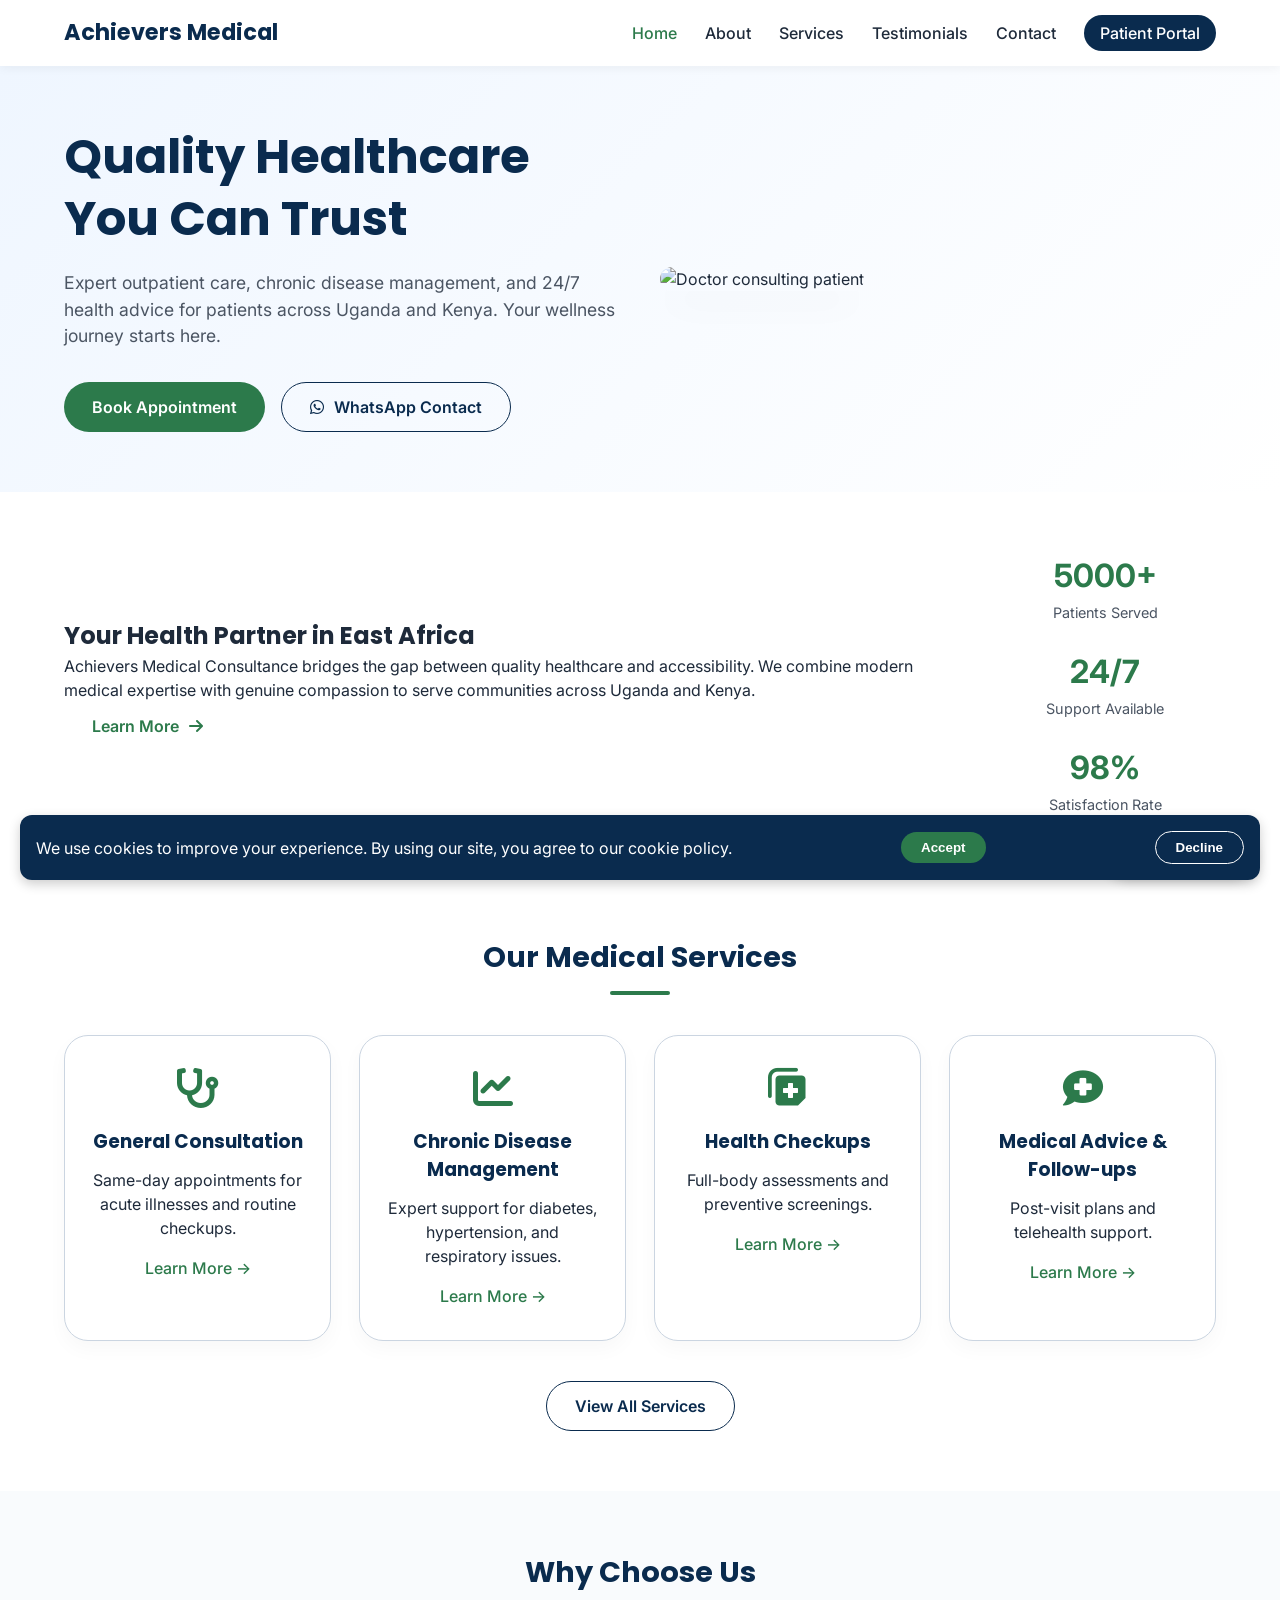
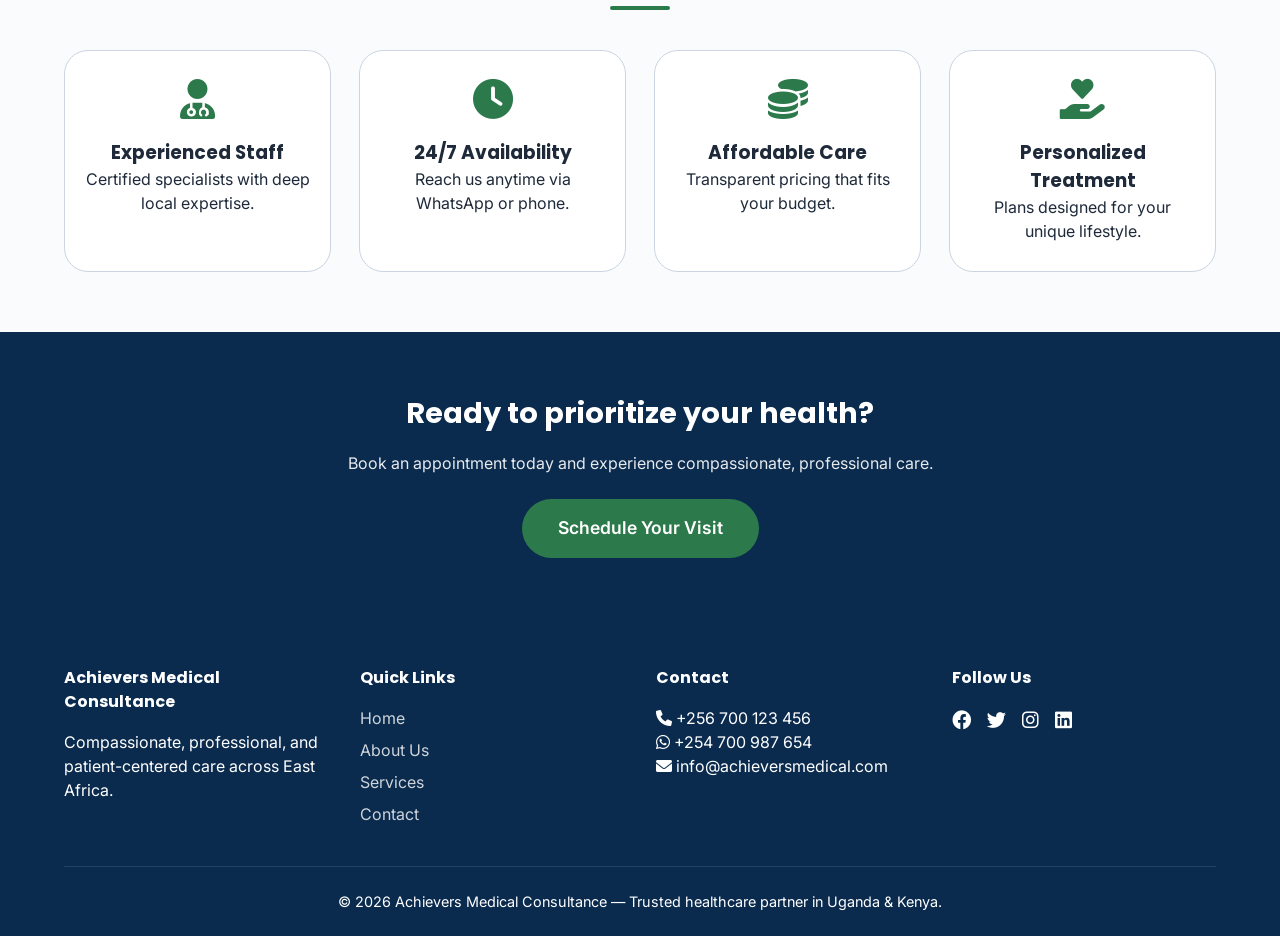
==== index.html @ 16aadef9 "Add files via upload" ====
<!DOCTYPE html>
<html lang="en">
<head>
    <meta charset="UTF-8">
    <meta name="viewport" content="width=device-width, initial-scale=1.0, viewport-fit=cover">
    <title>Achievers Medical | Home - Quality Healthcare East Africa</title>
    
    <link href="https://fonts.googleapis.com/css2?family=Inter:opsz,wght@14..32,300..700&family=Poppins:wght@400;500;600;700;800&display=swap" rel="stylesheet">
   
    <link rel="stylesheet" href="https://cdnjs.cloudflare.com/ajax/libs/font-awesome/6.0.0-beta3/css/all.min.css">
    <link rel="stylesheet" href="css/style.css">
</head>
<body>


<a href="https://wa.me/256700123456?text=Hello%20Achievers%20Medical%2C%20I%20would%20like%20to%20book%20a%20consultation." class="whatsapp-float" target="_blank">
    <i class="fab fa-whatsapp"></i> Chat with us
</a>


<nav class="navbar">
    <div class="container nav-container">
        <div class="logo">
            <span>Achievers Medical</span>
        </div>
        <ul class="nav-links">
            <li><a href="index.html" class="active">Home</a></li>
            <li><a href="about.html">About</a></li>
            <li><a href="services.html">Services</a></li>
            <li><a href="testimonials.html">Testimonials</a></li>
            <li><a href="contact.html">Contact</a></li>
            <li><a href="dashboard.html" class="nav-dashboard">Patient Portal</a></li>
        </ul>
        <div class="hamburger">
            <span></span>
            <span></span>
            <span></span>
        </div>
    </div>
</nav>

<!-- Hero Section -->
<section class="hero">
    <div class="container hero-grid">
        <div class="hero-content">
            <h1>Quality Healthcare <br>You Can Trust</h1>
            <p>Expert outpatient care, chronic disease management, and 24/7 health advice for patients across Uganda and Kenya. Your wellness journey starts here.</p>
            <div class="hero-buttons">
                <a href="contact.html" class="btn btn-primary"> Book Appointment</a>
                <a href="https://wa.me/256700123456" class="btn btn-outline"><i class="fab fa-whatsapp"></i> WhatsApp Contact</a>
            </div>
        </div>
        <div class="hero-image">
            <img src="https://placehold.co/600x400/EFF6FF/2C7A4B?text=Doctor+%26+Patient" alt="Doctor consulting patient">
        </div>
    </div>
</section>

<!-- About Preview Section -->
<section class="about-preview">
    <div class="container">
        <div class="about-preview-grid">
            <div class="about-preview-text">
                <h2>Your Health Partner in East Africa</h2>
                <p>Achievers Medical Consultance bridges the gap between quality healthcare and accessibility. We combine modern medical expertise with genuine compassion to serve communities across Uganda and Kenya.</p>
                <a href="about.html" class="btn btn-text">Learn More <i class="fas fa-arrow-right"></i></a>
            </div>
            <div class="about-preview-stats">
                <div class="stat">
                    <span class="stat-number">5000+</span>
                    <span class="stat-label">Patients Served</span>
                </div>
                <div class="stat">
                    <span class="stat-number">24/7</span>
                    <span class="stat-label">Support Available</span>
                </div>
                <div class="stat">
                    <span class="stat-number">98%</span>
                    <span class="stat-label">Satisfaction Rate</span>
                </div>
            </div>
        </div>
    </div>
</section>

<!-- Services Preview -->
<section>
    <div class="container">
        <h2 class="section-title">Our Medical Services</h2>
        <div class="services-grid">
            <div class="service-card">
                <i class="fas fa-stethoscope"></i>
                <h3>General Consultation</h3>
                <p>Same-day appointments for acute illnesses and routine checkups.</p>
                <a href="services.html#general" class="service-link">Learn More →</a>
            </div>
            <div class="service-card">
                <i class="fas fa-chart-line"></i>
                <h3>Chronic Disease Management</h3>
                <p>Expert support for diabetes, hypertension, and respiratory issues.</p>
                <a href="services.html#chronic" class="service-link">Learn More →</a>
            </div>
            <div class="service-card">
                <i class="fas fa-notes-medical"></i>
                <h3>Health Checkups</h3>
                <p>Full-body assessments and preventive screenings.</p>
                <a href="services.html#checkups" class="service-link">Learn More →</a>
            </div>
            <div class="service-card">
                <i class="fas fa-comment-medical"></i>
                <h3>Medical Advice & Follow-ups</h3>
                <p>Post-visit plans and telehealth support.</p>
                <a href="services.html#advice" class="service-link">Learn More →</a>
            </div>
        </div>
        <div class="text-center" style="margin-top: 40px;">
            <a href="services.html" class="btn btn-outline">View All Services</a>
        </div>
    </div>
</section>

<!-- Why Choose Us -->
<section style="background-color: #F9FBFD;">
    <div class="container">
        <h2 class="section-title">Why Choose Us</h2>
        <div class="why-grid">
            <div class="why-card"><i class="fas fa-user-md"></i><h3>Experienced Staff</h3><p>Certified specialists with deep local expertise.</p></div>
            <div class="why-card"><i class="fas fa-clock"></i><h3>24/7 Availability</h3><p>Reach us anytime via WhatsApp or phone.</p></div>
            <div class="why-card"><i class="fas fa-coins"></i><h3>Affordable Care</h3><p>Transparent pricing that fits your budget.</p></div>
            <div class="why-card"><i class="fas fa-hand-holding-heart"></i><h3>Personalized Treatment</h3><p>Plans designed for your unique lifestyle.</p></div>
        </div>
    </div>
</section>

<!-- CTA Banner -->
<section class="cta-banner">
    <div class="container cta-content">
        <h2>Ready to prioritize your health?</h2>
        <p>Book an appointment today and experience compassionate, professional care.</p>
        <a href="contact.html" class="btn btn-primary btn-large">Schedule Your Visit</a>
    </div>
</section>

<footer>
    <div class="container">
        <div class="footer-grid">
            <div class="footer-col">
                <h4>Achievers Medical Consultance</h4>
                <p>Compassionate, professional, and patient-centered care across East Africa.</p>
            </div>
            <div class="footer-col">
                <h4>Quick Links</h4>
                <ul>
                    <li><a href="index.html">Home</a></li>
                    <li><a href="about.html">About Us</a></li>
                    <li><a href="services.html">Services</a></li>
                    <li><a href="contact.html">Contact</a></li>
                </ul>
            </div>
            <div class="footer-col">
                <h4>Contact</h4>
                <p><i class="fas fa-phone"></i> +256 700 123 456</p>
                <p><i class="fab fa-whatsapp"></i> +254 700 987 654</p>
                <p><i class="fas fa-envelope"></i> info@achieversmedical.com</p>
            </div>
            <div class="footer-col">
                <h4>Follow Us</h4>
                <div class="social-links">
                    <a href="#"><i class="fab fa-facebook"></i></a>
                    <a href="#"><i class="fab fa-twitter"></i></a>
                    <a href="#"><i class="fab fa-instagram"></i></a>
                    <a href="#"><i class="fab fa-linkedin"></i></a>
                </div>
            </div>
        </div>
        <div class="footer-bottom">
            <p>&copy; <span id="currentYear"></span> Achievers Medical Consultance — Trusted healthcare partner in Uganda & Kenya.</p>
        </div>
    </div>
</footer>

<script src="js/main.js"></script>
</body>
</html>
---- css/style.css ----
/* ============================================
   Achievers Medical Consultance
   Modern Healthcare Website Styles
   Mobile-First Design
   ============================================ */

:root {
    --navy: #0A2B4E;
    --white: #FFFFFF;
    --green: #2C7A4B;
    --green-light: #3B9A62;
    --sky: #38BDF8;
    --gray-light: #F1F5F9;
    --gray: #CBD5E1;
    --text-dark: #1E2A3A;
    --text-muted: #4B5563;
}

* {
    margin: 0;
    padding: 0;
    box-sizing: border-box;
}

body {
    font-family: 'Inter', sans-serif;
    color: var(--text-dark);
    background-color: var(--white);
    line-height: 1.5;
}

h1, h2, h3, h4, .logo {
    font-family: 'Poppins', sans-serif;
    font-weight: 700;
}

.container {
    max-width: 1200px;
    margin: 0 auto;
    padding: 0 24px;
}

section {
    padding: 60px 0;
}

/* Typography */
.section-title {
    font-size: 1.8rem;
    text-align: center;
    margin-bottom: 40px;
    color: var(--navy);
    position: relative;
}

.section-title:after {
    content: '';
    display: block;
    width: 60px;
    height: 4px;
    background: var(--green);
    margin: 12px auto 0;
    border-radius: 4px;
}

.text-center {
    text-align: center;
}

/* Buttons */
.btn {
    display: inline-flex;
    align-items: center;
    gap: 10px;
    padding: 12px 28px;
    border-radius: 40px;
    font-weight: 600;
    text-decoration: none;
    transition: all 0.3s ease;
    font-size: 1rem;
    border: none;
    cursor: pointer;
}

.btn-primary {
    background-color: var(--green);
    color: white;
}

.btn-primary:hover {
    background-color: var(--green-light);
    transform: translateY(-2px);
}

.btn-outline {
    background-color: transparent;
    border: 1.5px solid var(--navy);
    color: var(--navy);
}

.btn-outline:hover {
    background-color: var(--navy);
    color: white;
}

.btn-large {
    padding: 16px 36px;
    font-size: 1.1rem;
}

.btn-block {
    width: 100%;
    justify-content: center;
}

.btn-text {
    color: var(--green);
    text-decoration: none;
    font-weight: 600;
}

.btn-text:hover {
    text-decoration: underline;
}

.btn-text-link {
    display: inline-block;
    margin-top: 16px;
    color: var(--green);
    text-decoration: none;
    font-weight: 500;
}

/* Navigation */
.navbar {
    background: var(--white);
    box-shadow: 0 2px 10px rgba(0,0,0,0.05);
    position: sticky;
    top: 0;
    z-index: 100;
    padding: 16px 0;
}

.nav-container {
    display: flex;
    justify-content: space-between;
    align-items: center;
}

.logo {
    display: flex;
    align-items: center;
    gap: 8px;
    font-size: 1.4rem;
    font-weight: 700;
    color: var(--navy);
}

.logo i {
    color: var(--green);
    font-size: 1.8rem;
}

.nav-links {
    display: flex;
    list-style: none;
    gap: 28px;
}

.nav-links a {
    text-decoration: none;
    color: var(--text-dark);
    font-weight: 500;
    transition: color 0.3s;
}

.nav-links a:hover,
.nav-links a.active {
    color: var(--green);
}

.nav-dashboard {
    background: var(--navy);
    color: white !important;
    padding: 8px 16px;
    border-radius: 30px;
}

.nav-dashboard:hover {
    background: var(--green);
    color: white !important;
}

.hamburger {
    display: none;
    flex-direction: column;
    gap: 5px;
    cursor: pointer;
}

.hamburger span {
    width: 25px;
    height: 3px;
    background: var(--navy);
    border-radius: 3px;
}

/* Hero Section */
.hero {
    background: linear-gradient(135deg, #EFF6FF 0%, #FFFFFF 100%);
    padding: 60px 0;
}

.hero-grid {
    display: flex;
    flex-direction: column;
    gap: 40px;
    align-items: center;
}

.hero-content {
    text-align: center;
}

.hero-content h1 {
    font-size: 2.2rem;
    line-height: 1.3;
    margin-bottom: 20px;
    color: var(--navy);
}

.hero-content p {
    font-size: 1.1rem;
    color: var(--text-muted);
    margin-bottom: 32px;
    max-width: 600px;
}

.hero-buttons {
    display: flex;
    flex-wrap: wrap;
    justify-content: center;
    gap: 16px;
}

.hero-image img {
    max-width: 100%;
    border-radius: 28px;
    box-shadow: 0 20px 35px -10px rgba(0,0,0,0.1);
}

/* About Preview */
.about-preview {
    background: var(--white);
}

.about-preview-grid {
    display: flex;
    flex-direction: column;
    gap: 40px;
}

.about-preview-stats {
    display: flex;
    justify-content: space-around;
    flex-wrap: wrap;
    gap: 24px;
}

.stat {
    text-align: center;
}

.stat-number {
    display: block;
    font-size: 2rem;
    font-weight: 700;
    color: var(--green);
}

.stat-label {
    color: var(--text-muted);
    font-size: 0.9rem;
}

/* Services Grid */
.services-grid {
    display: grid;
    grid-template-columns: 1fr;
    gap: 28px;
}

.service-card {
    background: white;
    padding: 32px 24px;
    border-radius: 24px;
    box-shadow: 0 8px 20px rgba(0,0,0,0.03);
    transition: 0.2s;
    border: 1px solid var(--gray);
    text-align: center;
}

.service-card i {
    font-size: 2.5rem;
    color: var(--green);
    margin-bottom: 20px;
}

.service-card h3 {
    margin-bottom: 12px;
    color: var(--navy);
}

.service-link {
    display: inline-block;
    margin-top: 16px;
    color: var(--green);
    text-decoration: none;
    font-weight: 500;
}

/* Why Choose Us Grid */
.why-grid {
    display: grid;
    grid-template-columns: 1fr;
    gap: 28px;
}

.why-card {
    background: white;
    padding: 28px 20px;
    border-radius: 24px;
    text-align: center;
    border: 1px solid var(--gray);
}

.why-card i {
    font-size: 2.5rem;
    color: var(--green);
    margin-bottom: 20px;
}

/* CTA Banner */
.cta-banner {
    background: var(--navy);
    color: white;
    text-align: center;
}

.cta-content h2 {
    font-size: 1.8rem;
    margin-bottom: 16px;
}

.cta-content p {
    margin-bottom: 24px;
    opacity: 0.9;
}

/* Page Header */
.page-header {
    background: var(--gray-light);
    padding: 60px 0 40px;
    text-align: center;
}

.page-header h1 {
    font-size: 2rem;
    color: var(--navy);
    margin-bottom: 12px;
}

/* About Page Specific */
.about-grid-full {
    display: flex;
    flex-direction: column;
    gap: 40px;
}

.mv-grid {
    display: grid;
    grid-template-columns: 1fr;
    gap: 30px;
}

.mission-card, .vision-card {
    background: white;
    padding: 40px;
    border-radius: 24px;
    text-align: center;
    box-shadow: 0 4px 12px rgba(0,0,0,0.05);
}

.mission-card i, .vision-card i {
    font-size: 2.5rem;
    color: var(--green);
    margin-bottom: 20px;
}

.values-grid {
    display: grid;
    grid-template-columns: 1fr;
    gap: 28px;
}

.value-card-full {
    text-align: center;
    padding: 28px;
}

.team-grid {
    display: grid;
    grid-template-columns: 1fr;
    gap: 40px;
}

.team-card {
    text-align: center;
}

.team-card img {
    width: 100%;
    max-width: 200px;
    border-radius: 50%;
    margin-bottom: 16px;
}

/* Services Detailed Page */
.service-detailed-card {
    display: flex;
    flex-direction: column;
    gap: 24px;
    margin-bottom: 48px;
    padding: 32px;
    background: white;
    border-radius: 24px;
    box-shadow: 0 4px 12px rgba(0,0,0,0.05);
}

.service-detailed-icon i {
    font-size: 3rem;
    color: var(--green);
}

.service-detailed-content ul {
    list-style: none;
    margin: 20px 0;
}

.service-detailed-content ul li {
    margin: 12px 0;
}

.service-detailed-content ul li i {
    color: var(--green);
    margin-right: 10px;
}

/* Pricing Grid */
.pricing-grid {
    display: grid;
    grid-template-columns: 1fr;
    gap: 30px;
}

.pricing-card {
    background: white;
    padding: 32px;
    border-radius: 24px;
    text-align: center;
    position: relative;
}

.pricing-card.featured {
    border: 2px solid var(--green);
}

.price {
    font-size: 2rem;
    font-weight: 700;
    color: var(--green);
    margin: 16px 0;
}

.popular-tag {
    display: inline-block;
    background: var(--green);
    color: white;
    padding: 4px 12px;
    border-radius: 20px;
    font-size: 0.8rem;
    margin-top: 12px;
}

/* Contact Page */
.contact-grid-full {
    display: flex;
    flex-direction: column;
    gap: 40px;
}

.contact-info-large {
    display: grid;
    grid-template-columns: 1fr;
    gap: 24px;
}

.contact-method {
    display: flex;
    gap: 20px;
    padding: 24px;
    background: var(--gray-light);
    border-radius: 20px;
}

.contact-method i {
    font-size: 2rem;
    color: var(--green);
}

.appointment-form-large {
    background: var(--gray-light);
    padding: 32px;
    border-radius: 24px;
}

.form-row {
    display: flex;
    flex-direction: column;
    gap: 20px;
    margin-bottom: 20px;
}

.form-group {
    display: flex;
    flex-direction: column;
    gap: 8px;
}

.form-group input,
.form-group select,
.form-group textarea {
    padding: 14px 18px;
    border: 1px solid var(--gray);
    border-radius: 12px;
    font-family: inherit;
    font-size: 1rem;
}

.whatsapp-link {
    color: var(--green);
    text-decoration: none;
    font-weight: 500;
}

/* Testimonials Page */
.testimonials-grid {
    display: grid;
    grid-template-columns: 1fr;
    gap: 32px;
}

.testimonial-card-full {
    background: white;
    padding: 32px;
    border-radius: 24px;
    box-shadow: 0 4px 12px rgba(0,0,0,0.05);
}

.testimonial-rating {
    color: #FBBF24;
    margin-bottom: 16px;
}

.testimonial-author {
    margin-top: 20px;
    padding-top: 16px;
    border-top: 1px solid var(--gray);
}

.leave-review {
    text-align: center;
}

/* Dashboard */
.dashboard-grid {
    display: grid;
    grid-template-columns: 1fr;
    gap: 28px;
}

.dashboard-card {
    background: white;
    padding: 24px;
    border-radius: 20px;
    box-shadow: 0 4px 12px rgba(0,0,0,0.05);
}

.dashboard-card h3 {
    margin-bottom: 20px;
    color: var(--navy);
}

.profile-card {
    text-align: center;
}

.profile-avatar i {
    font-size: 5rem;
    color: var(--green);
}

.appointment-item {
    display: flex;
    gap: 16px;
    margin-bottom: 20px;
    align-items: center;
}

.appointment-date {
    text-align: center;
    background: var(--gray-light);
    padding: 8px 12px;
    border-radius: 12px;
    min-width: 60px;
}

.date-day {
    font-size: 1.4rem;
    font-weight: 700;
    display: block;
}

.btn-small {
    background: var(--gray-light);
    border: none;
    padding: 6px 12px;
    border-radius: 20px;
    cursor: pointer;
    font-size: 0.8rem;
}

.record-item, .medication-item {
    display: flex;
    justify-content: space-between;
    align-items: center;
    padding: 12px 0;
    border-bottom: 1px solid var(--gray);
}

.status-active {
    color: var(--green);
    font-size: 0.8rem;
    font-weight: 500;
}

.whatsapp-reminder {
    background: #EFF6FF;
    padding: 16px;
    border-radius: 12px;
    display: flex;
    align-items: center;
    gap: 12px;
    flex-wrap: wrap;
    margin-top: 16px;
}

.action-buttons {
    display: flex;
    flex-direction: column;
    gap: 12px;
}

.action-btn {
    display: block;
    padding: 12px;
    background: var(--gray-light);
    text-align: center;
    text-decoration: none;
    color: var(--navy);
    border-radius: 40px;
    font-weight: 500;
}

.demo-notice {
    background: #FEF3C7;
    padding: 16px;
    border-radius: 12px;
    display: flex;
    align-items: center;
    gap: 12px;
    margin-bottom: 32px;
}

/* Floating WhatsApp */
.whatsapp-float {
    position: fixed;
    bottom: 24px;
    right: 24px;
    background-color: #25D366;
    color: white;
    border-radius: 50px;
    padding: 12px 20px;
    display: flex;
    align-items: center;
    gap: 10px;
    font-weight: 600;
    box-shadow: 0 4px 12px rgba(0,0,0,0.2);
    z-index: 1000;
    text-decoration: none;
    font-size: 0.9rem;
}

/* Footer */
footer {
    background: var(--navy);
    color: white;
    padding: 48px 0 24px;
}

.footer-grid {
    display: grid;
    grid-template-columns: 1fr;
    gap: 32px;
    margin-bottom: 32px;
}

.footer-col h4 {
    margin-bottom: 16px;
}

.footer-col ul {
    list-style: none;
}

.footer-col ul li {
    margin-bottom: 8px;
}

.footer-col a {
    color: rgba(255,255,255,0.8);
    text-decoration: none;
}

.footer-col a:hover {
    color: white;
}

.social-links {
    display: flex;
    gap: 16px;
}

.social-links a {
    color: white;
    font-size: 1.2rem;
}

.footer-bottom {
    text-align: center;
    padding-top: 24px;
    border-top: 1px solid rgba(255,255,255,0.1);
    font-size: 0.9rem;
}

/* Map */
.map-placeholder {
    text-align: center;
}

.map-placeholder img {
    width: 100%;
    border-radius: 20px;
}

.map-note {
    margin-top: 16px;
    color: var(--text-muted);
}

/* ============================================
   Additional Styles for Enhanced Functionality
   ============================================ */

/* Form Error States */
input.error, select.error, textarea.error {
    border-color: #DC2626 !important;
    background-color: #FEF2F2 !important;
}

/* Loading Spinner */
.loader {
    display: inline-block;
    width: 20px;
    height: 20px;
    border: 2px solid #f3f3f3;
    border-top: 2px solid var(--green);
    border-radius: 50%;
    animation: spin 1s linear infinite;
}

@keyframes spin {
    0% { transform: rotate(0deg); }
    100% { transform: rotate(360deg); }
}

/* Filter Buttons */
.filter-buttons {
    display: flex;
    flex-wrap: wrap;
    justify-content: center;
    gap: 12px;
    margin-bottom: 32px;
}

.filter-btn {
    padding: 8px 20px;
    border: 1px solid var(--gray);
    background: white;
    border-radius: 30px;
    cursor: pointer;
    transition: all 0.3s;
}

.filter-btn.active,
.filter-btn:hover {
    background: var(--green);
    color: white;
    border-color: var(--green);
}

/* Vital Signs Tracker */
.vital-entry {
    display: flex;
    justify-content: space-between;
    padding: 12px;
    border-bottom: 1px solid var(--gray);
    flex-wrap: wrap;
    gap: 8px;
}

.vital-signs-form {
    display: grid;
    grid-template-columns: repeat(auto-fit, minmax(200px, 1fr));
    gap: 16px;
    margin-bottom: 24px;
}

/* Patient Cards */
.patient-card {
    background: white;
    padding: 16px;
    border-radius: 12px;
    margin-bottom: 12px;
    border: 1px solid var(--gray);
}

.patient-card button {
    margin-top: 8px;
    padding: 6px 12px;
    background: var(--green);
    color: white;
    border: none;
    border-radius: 6px;
    cursor: pointer;
}

/* Back to Top Button */
.back-to-top {
    position: fixed;
    bottom: 90px;
    right: 24px;
    width: 45px;
    height: 45px;
    background: var(--green);
    color: white;
    border-radius: 50%;
    display: none;
    align-items: center;
    justify-content: center;
    cursor: pointer;
    z-index: 999;
    box-shadow: 0 2px 10px rgba(0,0,0,0.2);
    transition: all 0.3s;
}

.back-to-top:hover {
    transform: translateY(-3px);
    background: var(--green-light);
}

/* Dark Mode Toggle Switch */
.dark-mode-toggle {
    display: flex;
    align-items: center;
    gap: 8px;
}

.switch {
    position: relative;
    display: inline-block;
    width: 50px;
    height: 24px;
}

.switch input {
    opacity: 0;
    width: 0;
    height: 0;
}

.slider {
    position: absolute;
    cursor: pointer;
    top: 0;
    left: 0;
    right: 0;
    bottom: 0;
    background-color: #ccc;
    transition: 0.4s;
    border-radius: 34px;
}

.slider:before {
    position: absolute;
    content: "";
    height: 18px;
    width: 18px;
    left: 3px;
    bottom: 3px;
    background-color: white;
    transition: 0.4s;
    border-radius: 50%;
}

input:checked + .slider {
    background-color: var(--green);
}

input:checked + .slider:before {
    transform: translateX(26px);
}

/* Health Tip Banner */
.health-tip-banner {
    background: linear-gradient(135deg, var(--green) 0%, var(--green-light) 100%);
    color: white;
    padding: 12px 20px;
    border-radius: 12px;
    text-align: center;
    margin: 20px 0;
}

/* Floating Action Menu */
.fab-menu {
    position: fixed;
    bottom: 100px;
    right: 24px;
    z-index: 998;
}

.fab-main {
    width: 55px;
    height: 55px;
    background: var(--green);
    color: white;
    border-radius: 50%;
    display: flex;
    align-items: center;
    justify-content: center;
    cursor: pointer;
    box-shadow: 0 4px 12px rgba(0,0,0,0.2);
    transition: all 0.3s;
}

.fab-options {
    position: absolute;
    bottom: 70px;
    right: 0;
    display: none;
    flex-direction: column;
    gap: 10px;
}

.fab-menu.open .fab-options {
    display: flex;
}

.fab-option {
    width: 45px;
    height: 45px;
    background: var(--navy);
    color: white;
    border-radius: 50%;
    display: flex;
    align-items: center;
    justify-content: center;
    text-decoration: none;
    box-shadow: 0 2px 8px rgba(0,0,0,0.15);
    transition: all 0.3s;
}

/* Responsive Adjustments */
@media (max-width: 768px) {
    .back-to-top {
        bottom: 80px;
        right: 16px;
        width: 40px;
        height: 40px;
    }
    
    .fab-menu {
        bottom: 90px;
        right: 16px;
    }
    
    .vital-entry {
        flex-direction: column;
        align-items: flex-start;
    }
    
    .filter-buttons {
        gap: 8px;
    }
    
    .filter-btn {
        padding: 6px 14px;
        font-size: 0.85rem;
    }
}

/* Responsive Design */
@media (min-width: 768px) {
    .hero-grid {
        flex-direction: row;
        text-align: left;
    }
    .hero-content {
        text-align: left;
        flex: 1;
    }
    .hero-buttons {
        justify-content: flex-start;
    }
    .hero-image {
        flex: 1;
    }
    .hero-content h1 {
        font-size: 3rem;
    }
    
    .about-preview-grid {
        flex-direction: row;
        justify-content: space-between;
        align-items: center;
    }
    
    .services-grid, .why-grid {
        grid-template-columns: repeat(2, 1fr);
    }
    
    .contact-grid-full {
        flex-direction: row;
    }
    .contact-info-large {
        flex: 1;
    }
    .appointment-form-large {
        flex: 1;
    }
    
    .form-row {
        flex-direction: row;
    }
    .form-row .form-group {
        flex: 1;
    }
    
    .testimonials-grid {
        grid-template-columns: repeat(2, 1fr);
    }
    
    .dashboard-grid {
        grid-template-columns: repeat(2, 1fr);
    }
    
    .footer-grid {
        grid-template-columns: repeat(4, 1fr);
    }
    
    .mv-grid {
        grid-template-columns: repeat(2, 1fr);
    }
    
    .values-grid {
        grid-template-columns: repeat(4, 1fr);
    }
    
    .team-grid {
        grid-template-columns: repeat(3, 1fr);
    }
    
    .pricing-grid {
        grid-template-columns: repeat(3, 1fr);
    }
    
    .service-detailed-card {
        flex-direction: row;
        align-items: center;
    }
}

@media (min-width: 1024px) {
    .services-grid, .why-grid {
        grid-template-columns: repeat(4, 1fr);
    }
    
    .testimonials-grid {
        grid-template-columns: repeat(3, 1fr);
    }
    
    .dashboard-grid {
        grid-template-columns: repeat(3, 1fr);
    }
}

@media (max-width: 768px) {
    .nav-links {
        display: none;
        position: absolute;
        top: 70px;
        left: 0;
        right: 0;
        background: var(--white);
        flex-direction: column;
        padding: 20px;
        gap: 16px;
        box-shadow: 0 4px 12px rgba(0,0,0,0.1);
    }
    
    .nav-links.active {
        display: flex;
    }
    
    .hamburger {
        display: flex;
    }
    
    .whatsapp-float {
        padding: 10px 16px;
        font-size: 0.8rem;
    }
}
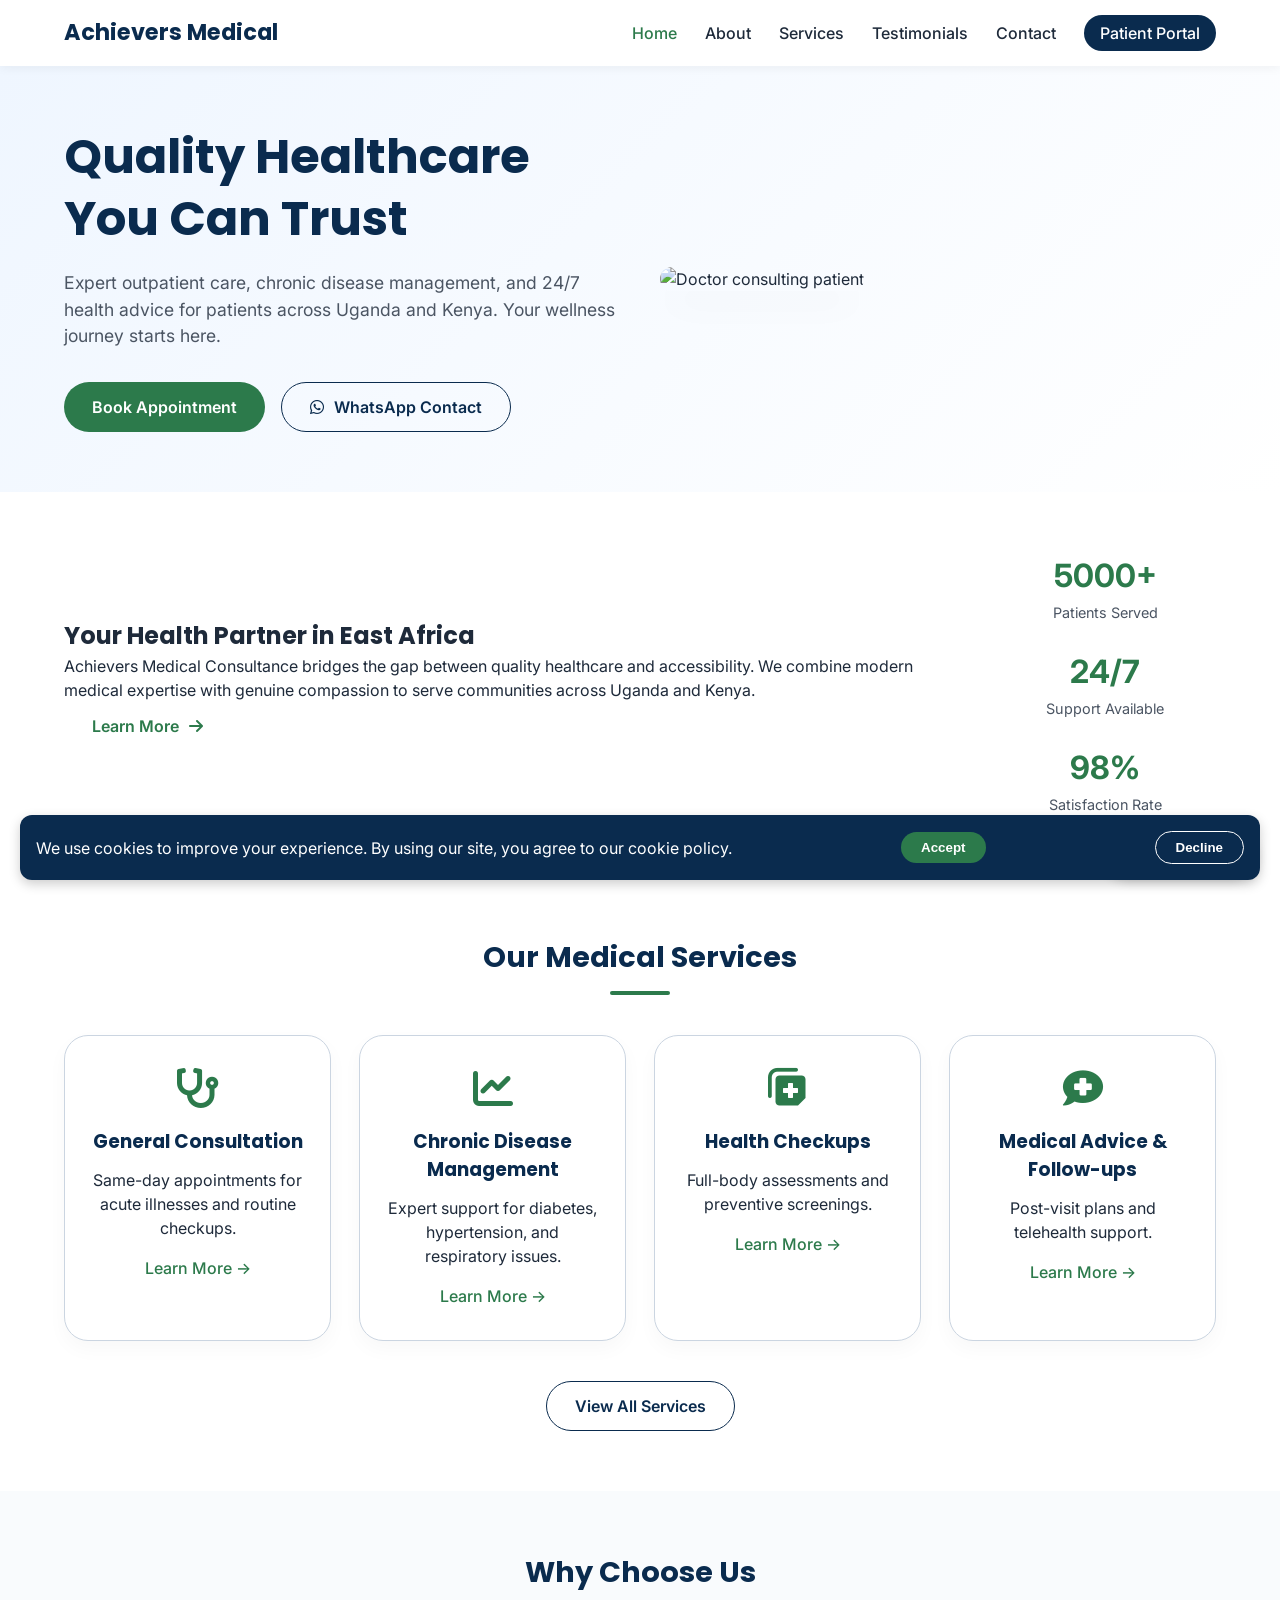
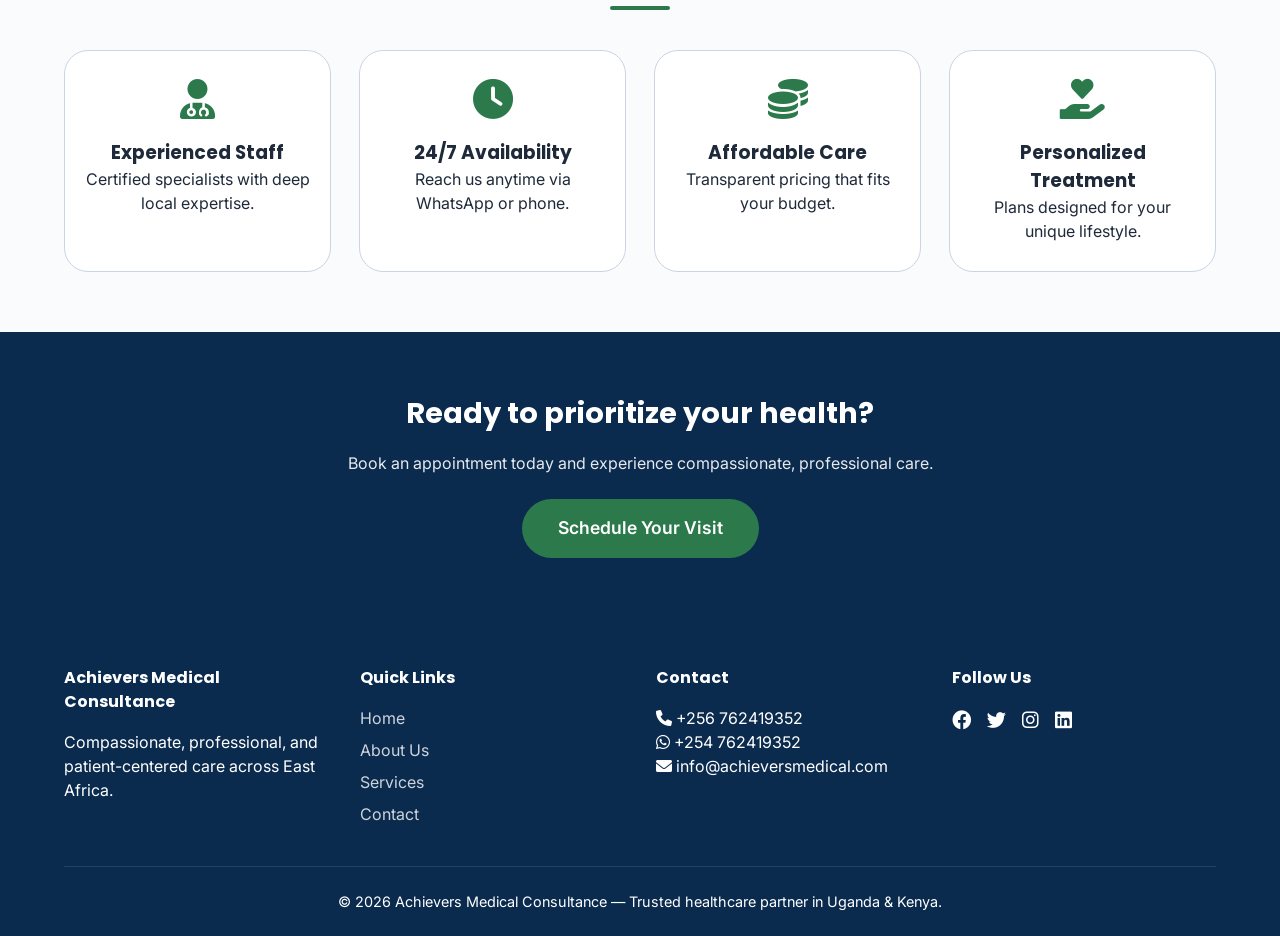
==== commit 04f6831d: "Update index.html" ====
--- a/index.html
+++ b/index.html
@@ -13,7 +13,7 @@
 <body>
 
 
-<a href="https://wa.me/256700123456?text=Hello%20Achievers%20Medical%2C%20I%20would%20like%20to%20book%20a%20consultation." class="whatsapp-float" target="_blank">
+<a href="https://wa.me/0762419352?text=Hello%20Achievers%20Medical%2C%20I%20would%20like%20to%20book%20a%20consultation." class="whatsapp-float" target="_blank">
     <i class="fab fa-whatsapp"></i> Chat with us
 </a>
 
@@ -47,7 +47,7 @@
             <p>Expert outpatient care, chronic disease management, and 24/7 health advice for patients across Uganda and Kenya. Your wellness journey starts here.</p>
             <div class="hero-buttons">
                 <a href="contact.html" class="btn btn-primary"> Book Appointment</a>
-                <a href="https://wa.me/256700123456" class="btn btn-outline"><i class="fab fa-whatsapp"></i> WhatsApp Contact</a>
+                <a href="https://wa.me/0762419352" class="btn btn-outline"><i class="fab fa-whatsapp"></i> WhatsApp Contact</a>
             </div>
         </div>
         <div class="hero-image">
@@ -159,8 +159,8 @@
             </div>
             <div class="footer-col">
                 <h4>Contact</h4>
-                <p><i class="fas fa-phone"></i> +256 700 123 456</p>
-                <p><i class="fab fa-whatsapp"></i> +254 700 987 654</p>
+                <p><i class="fas fa-phone"></i> +256 762419352</p>
+                <p><i class="fab fa-whatsapp"></i> +254 762419352</p>
                 <p><i class="fas fa-envelope"></i> info@achieversmedical.com</p>
             </div>
             <div class="footer-col">
@@ -181,4 +181,4 @@
 
 <script src="js/main.js"></script>
 </body>
-</html>+</html>
--- a/css/style.css
+++ b/css/style.css
@@ -355,6 +355,101 @@
 .cta-content p {
     margin-bottom: 24px;
     opacity: 0.9;
+}
+/* Additional styles for services page enhancements */
+
+.delivery-contact {
+    margin-top: 20px;
+    padding-top: 16px;
+    border-top: 1px solid var(--gray);
+    display: flex;
+    gap: 16px;
+    flex-wrap: wrap;
+    align-items: center;
+}
+
+.emergency-banner {
+    background: linear-gradient(135deg, var(--navy) 0%, #1e3a5f 100%);
+    border-radius: 24px;
+    padding: 40px;
+    color: white;
+    margin: 20px 0;
+}
+
+.emergency-content {
+    display: flex;
+    flex-wrap: wrap;
+    align-items: center;
+    justify-content: space-between;
+    gap: 20px;
+}
+
+.emergency-content i {
+    font-size: 3rem;
+}
+
+.emergency-content h3 {
+    font-size: 1.5rem;
+    margin-bottom: 8px;
+}
+
+.emergency-content .btn-outline {
+    border-color: white;
+    color: white;
+}
+
+.emergency-content .btn-outline:hover {
+    background: white;
+    color: var(--navy);
+}
+
+.areas-grid {
+    display: grid;
+    grid-template-columns: repeat(auto-fit, minmax(250px, 1fr));
+    gap: 30px;
+    margin-top: 20px;
+}
+
+.area-card {
+    text-align: center;
+    padding: 30px;
+    background: white;
+    border-radius: 20px;
+    box-shadow: 0 4px 12px rgba(0,0,0,0.05);
+    transition: transform 0.3s ease;
+}
+
+.area-card:hover {
+    transform: translateY(-5px);
+}
+
+.area-card i {
+    font-size: 2.5rem;
+    color: var(--green);
+    margin-bottom: 16px;
+}
+
+/* Responsive adjustments */
+@media (max-width: 768px) {
+    .emergency-content {
+        flex-direction: column;
+        text-align: center;
+    }
+    
+    .delivery-contact {
+        flex-direction: column;
+        align-items: stretch;
+    }
+    
+    .delivery-contact .btn {
+        text-align: center;
+        justify-content: center;
+    }
+    
+    .pricing-card ul {
+        text-align: left;
+        padding-left: 20px;
+    }
 }
 
 /* Page Header */
@@ -1150,4 +1245,4 @@
         padding: 10px 16px;
         font-size: 0.8rem;
     }
-}+}
